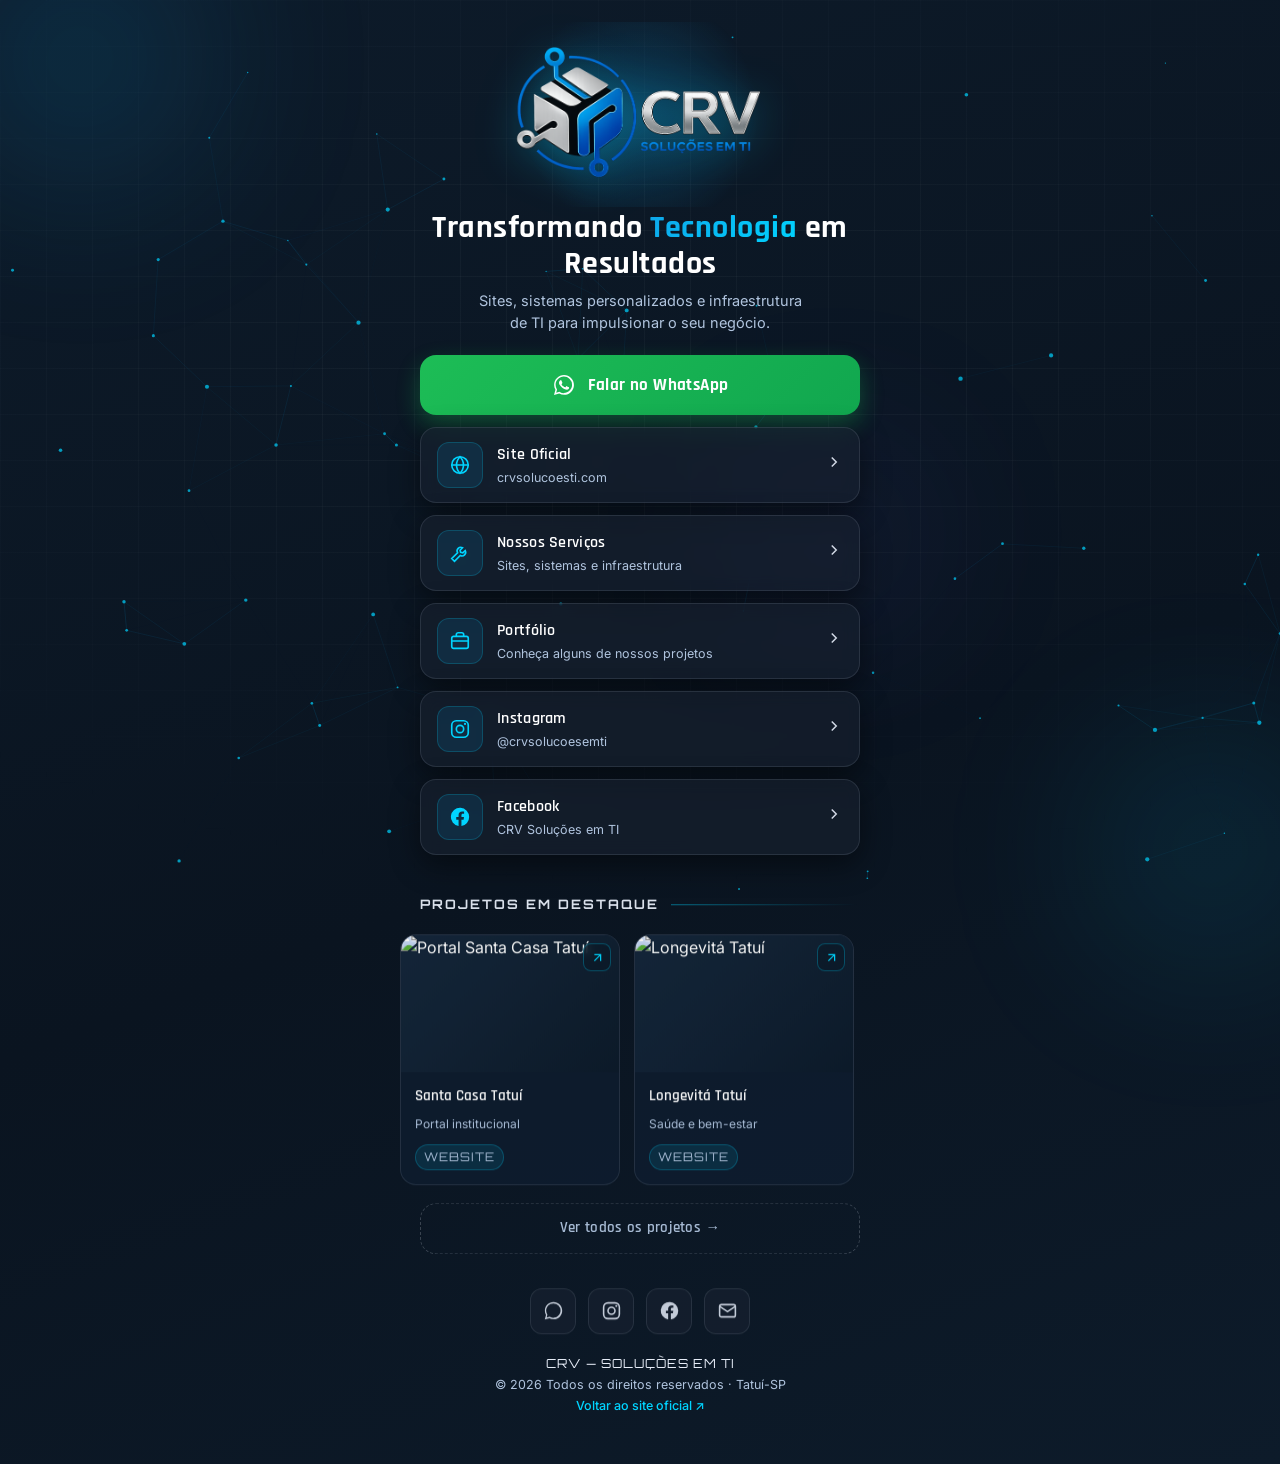
==== bio/index.html @ dee17d80 "update" ====
<!DOCTYPE html>
<html lang="pt-BR">
<head>
  <meta charset="UTF-8" />
  <meta name="viewport" content="width=device-width, initial-scale=1" />
  <title>CRV Soluções em TI — Links Oficiais</title>
  <meta name="description" content="Links oficiais da CRV Soluções em TI. Fale no WhatsApp, conheça nossos serviços, portfólio e redes sociais. Transformando tecnologia em resultados." />
  <meta name="theme-color" content="#0d1b2a" />
  <link rel="canonical" href="https://crvsolucoesti.com/bio/" />
  <meta property="og:url" content="https://crvsolucoesti.com/bio/" />
  <link rel="icon" href="/assets/imagens/logo_oficial_sem_fundo.png" />

  <!-- Open Graph / redes sociais -->
  <meta property="og:type" content="website" />
  <meta property="og:site_name" content="CRV Soluções em TI" />
  <meta property="og:title" content="CRV Soluções em TI — Links Oficiais" />
  <meta property="og:description" content="Fale no WhatsApp, conheça nossos serviços, portfólio e redes sociais. Transformando tecnologia em resultados." />
  <meta property="og:image" content="https://crvsolucoesti.com/assets/imagens/logo_oficial_sem_fundo.png" />
  <meta name="twitter:card" content="summary_large_image" />

  <!-- Google Fonts (padrão CRV) -->
  <link rel="preconnect" href="https://fonts.googleapis.com" />
  <link rel="preconnect" href="https://fonts.gstatic.com" crossorigin />
  <link href="https://fonts.googleapis.com/css2?family=Inter:wght@400;500;600;700&family=Rajdhani:wght@500;600;700&family=Orbitron:wght@500;700&display=swap" rel="stylesheet" />

  <link rel="stylesheet" href="/css/style.css" />

  <!-- Marca JS presente para as animações de entrada + failsafe embutido:
       se o script.js principal não carregar, o conteúdo aparece mesmo assim. -->
  <script>
    document.documentElement.classList.add('js');
    setTimeout(function () {
      if (window.__crvRevelou) return;
      document.querySelectorAll('.reveal, .reveal-scale').forEach(function (el) {
        el.style.opacity = '1';
        el.style.transform = 'none';
      });
    }, 2800);
  </script>
</head>
<body>

  <!-- Fundo animado -->
  <canvas id="bg-canvas" aria-hidden="true"></canvas>
  <div class="orb orb-1" aria-hidden="true"></div>
  <div class="orb orb-2" aria-hidden="true"></div>
  <div class="orb orb-3" aria-hidden="true"></div>

  <main class="wrap">

    <!-- ===== Perfil ===== -->
    <header class="perfil">
      <div class="logo-halo reveal-scale">
        <img
          src="/assets/imagens/logo_oficial_sem_fundo.png"
          alt="CRV Soluções em TI"
          width="232"
        />
      </div>

      <h1 class="titulo reveal">Transformando <span class="grad">Tecnologia</span> em Resultados</h1>
      <p class="subtitulo reveal">Sites, sistemas personalizados e infraestrutura de TI para impulsionar o seu negócio.</p>

    </header>

    <!-- ===== CTA principal ===== -->
    <a class="cta-principal reveal"
       href="https://wa.me/5515997021387?text=Ol%C3%A1%21%20Vim%20pela%20p%C3%A1gina%20de%20links%20da%20CRV%20e%20gostaria%20de%20mais%20informa%C3%A7%C3%B5es."
       target="_blank" rel="noopener" aria-label="Falar no WhatsApp com a CRV Soluções em TI">
      <svg viewBox="0 0 24 24" fill="currentColor" aria-hidden="true"><path d="M12.04 2C6.58 2 2.13 6.45 2.13 11.91c0 1.75.46 3.45 1.32 4.95L2 22l5.25-1.38c1.45.79 3.08 1.21 4.79 1.21h.01c5.46 0 9.91-4.45 9.91-9.91S17.5 2 12.04 2zm0 18.15h-.01c-1.52 0-3.01-.41-4.31-1.18l-.31-.18-3.2.84.85-3.12-.2-.32a8.2 8.2 0 0 1-1.26-4.38c0-4.54 3.7-8.23 8.24-8.23 2.2 0 4.27.86 5.82 2.42a8.18 8.18 0 0 1 2.41 5.82c0 4.54-3.69 8.23-8.23 8.23zm4.52-6.16c-.25-.12-1.47-.72-1.69-.81-.23-.08-.39-.12-.56.13-.16.25-.64.81-.79.97-.14.17-.29.19-.54.06-.25-.12-1.05-.39-1.99-1.23-.74-.66-1.23-1.47-1.38-1.72-.14-.25-.02-.38.11-.51.11-.11.25-.29.37-.43.13-.14.17-.25.25-.41.08-.17.04-.31-.02-.43-.06-.12-.56-1.34-.76-1.84-.2-.48-.4-.42-.56-.43-.14-.01-.31-.01-.48-.01-.17 0-.43.06-.66.31-.23.25-.86.85-.86 2.07 0 1.22.89 2.4 1.01 2.56.12.17 1.75 2.67 4.23 3.74.59.26 1.05.41 1.41.52.59.19 1.13.16 1.56.1.48-.07 1.47-.6 1.68-1.18.21-.58.21-1.07.14-1.18-.06-.1-.22-.16-.47-.28z"/></svg>
      Falar no WhatsApp
    </a>

    <!-- ===== Lista de links ===== -->
    <nav class="links" aria-label="Links da CRV Soluções em TI">

      <!-- Site oficial -->
      <a class="card reveal"
         href="https://crvsolucoesti.com/"
         target="_blank"
         rel="noopener">
        <span class="card-ico" aria-hidden="true">
          <svg viewBox="0 0 24 24" fill="none" stroke="currentColor" stroke-width="1.8">
            <circle cx="12" cy="12" r="9"/>
            <path d="M3 12h18M12 3c2.5 2.5 3.8 6 3.8 9s-1.3 6.5-3.8 9c-2.5-2.5-3.8-6-3.8-9S9.5 5.5 12 3z"/>
          </svg>
        </span>

        <span class="card-txt">
          <b>Site Oficial</b>
          <span>crvsolucoesti.com</span>
        </span>

        <span class="chevron" aria-hidden="true">
          <svg viewBox="0 0 24 24" fill="none" stroke="currentColor" stroke-width="2">
            <path d="M9 6l6 6-6 6"/>
          </svg>
        </span>
      </a>

      <!-- Serviços -->
      <a class="card reveal"
         href="https://crvsolucoesti.com/#servicos"
         target="_blank"
         rel="noopener">
        <span class="card-ico" aria-hidden="true">
          <svg viewBox="0 0 24 24" fill="none" stroke="currentColor" stroke-width="1.8">
            <path d="M14.7 6.3a4 4 0 0 0-5.4 5.4L3 18l3 3 6.3-6.3a4 4 0 0 0 5.4-5.4l-2.6 2.6-2.4-.6-.6-2.4 2.6-2.6z"/>
          </svg>
        </span>

        <span class="card-txt">
          <b>Nossos Serviços</b>
          <span>Sites, sistemas e infraestrutura</span>
        </span>

        <span class="chevron" aria-hidden="true">
          <svg viewBox="0 0 24 24" fill="none" stroke="currentColor" stroke-width="2">
            <path d="M9 6l6 6-6 6"/>
          </svg>
        </span>
      </a>

      <!-- Portfólio da própria página -->
      <a class="card reveal" href="#projetos">
        <span class="card-ico" aria-hidden="true">
          <svg viewBox="0 0 24 24" fill="none" stroke="currentColor" stroke-width="1.8">
            <rect x="3" y="7" width="18" height="13" rx="2"/>
            <path d="M8 7V5a2 2 0 0 1 2-2h4a2 2 0 0 1 2 2v2M3 12h18"/>
          </svg>
        </span>

        <span class="card-txt">
          <b>Portfólio</b>
          <span>Conheça alguns de nossos projetos</span>
        </span>

        <span class="chevron" aria-hidden="true">
          <svg viewBox="0 0 24 24" fill="none" stroke="currentColor" stroke-width="2">
            <path d="M9 6l6 6-6 6"/>
          </svg>
        </span>
      </a>

      <!-- Instagram -->
      <a class="card reveal"
         href="https://instagram.com/crvsolucoesemti"
         target="_blank"
         rel="noopener">
        <span class="card-ico" aria-hidden="true">
          <svg viewBox="0 0 24 24" fill="none" stroke="currentColor" stroke-width="1.8">
            <rect x="3" y="3" width="18" height="18" rx="5"/>
            <circle cx="12" cy="12" r="4"/>
            <circle cx="17.5" cy="6.5" r="1.2" fill="currentColor" stroke="none"/>
          </svg>
        </span>

        <span class="card-txt">
          <b>Instagram</b>
          <span>@crvsolucoesemti</span>
        </span>

        <span class="chevron" aria-hidden="true">
          <svg viewBox="0 0 24 24" fill="none" stroke="currentColor" stroke-width="2">
            <path d="M9 6l6 6-6 6"/>
          </svg>
        </span>
      </a>

      <!-- Facebook -->
      <a class="card reveal"
         href="https://www.facebook.com/people/CRV-Solu%C3%A7%C3%B5es-em-TI/61586548753603/"
         target="_blank"
         rel="noopener">
        <span class="card-ico" aria-hidden="true">
          <svg viewBox="0 0 24 24" fill="currentColor">
            <path d="M22 12a10 10 0 1 0-11.56 9.88v-6.99H7.9V12h2.54V9.8c0-2.5 1.49-3.89 3.78-3.89 1.09 0 2.24.2 2.24.2v2.46h-1.26c-1.24 0-1.63.77-1.63 1.56V12h2.78l-.44 2.89h-2.34v6.99A10 10 0 0 0 22 12z"/>
          </svg>
        </span>

        <span class="card-txt">
          <b>Facebook</b>
          <span>CRV Soluções em TI</span>
        </span>

        <span class="chevron" aria-hidden="true">
          <svg viewBox="0 0 24 24" fill="none" stroke="currentColor" stroke-width="2">
            <path d="M9 6l6 6-6 6"/>
          </svg>
        </span>
      </a>

    </nav>

    <!-- ===== Portfólio em destaque ===== -->
    <div class="secao-titulo reveal" id="projetos">
      <h2>Projetos em destaque</h2>
      <span class="linha"></span>
    </div>

    <div class="portfolio" aria-label="Projetos em destaque da CRV">

      <a class="proj reveal" href="https://santacasatatui.com.br/sct/" target="_blank" rel="noopener">
        <div class="proj-thumb">
          <img src="https://crvsolucoesti.com/assets/imagens/img1.png" alt="Portal Santa Casa Tatuí" loading="lazy" />
          <span class="abrir" aria-hidden="true"><svg viewBox="0 0 24 24" fill="none" stroke="currentColor" stroke-width="2"><path d="M7 17 17 7M7 7h10v10"/></svg></span>
        </div>
        <div class="proj-info"><b>Santa Casa Tatuí</b><span>Portal institucional</span><br><span class="tag">Website</span></div>
      </a>

      <a class="proj reveal" href="https://longevitatatui.com.br/" target="_blank" rel="noopener">
        <div class="proj-thumb">
          <img src="https://crvsolucoesti.com/assets/imagens/img7.png" alt="Longevitá Tatuí" loading="lazy" />
          <span class="abrir" aria-hidden="true"><svg viewBox="0 0 24 24" fill="none" stroke="currentColor" stroke-width="2"><path d="M7 17 17 7M7 7h10v10"/></svg></span>
        </div>
        <div class="proj-info"><b>Longevitá Tatuí</b><span>Saúde e bem-estar</span><br><span class="tag">Website</span></div>
      </a>

      <a class="proj reveal" href="https://clinicaishizava.com/" target="_blank" rel="noopener">
        <div class="proj-thumb">
          <img src="https://crvsolucoesti.com/assets/imagens/img3.png" alt="Clínica Ishizava" loading="lazy" />
          <span class="abrir" aria-hidden="true"><svg viewBox="0 0 24 24" fill="none" stroke="currentColor" stroke-width="2"><path d="M7 17 17 7M7 7h10v10"/></svg></span>
        </div>
        <div class="proj-info"><b>Clínica Ishizava</b><span>Site institucional</span><br><span class="tag">Website</span></div>
      </a>

      <a class="proj reveal" href="https://www.discprofpaulorocha.com/" target="_blank" rel="noopener">
        <div class="proj-thumb">
          <img src="https://crvsolucoesti.com/assets/imagens/img2.png" alt="DISC Professor Paulo Rocha" loading="lazy" />
          <span class="abrir" aria-hidden="true"><svg viewBox="0 0 24 24" fill="none" stroke="currentColor" stroke-width="2"><path d="M7 17 17 7M7 7h10v10"/></svg></span>
        </div>
        <div class="proj-info"><b>Prof. Paulo Rocha</b><span>Currículo + Teste DISC</span><br><span class="tag">Sistema</span></div>
      </a>

      <a class="proj reveal" href="https://dashboard.discprofpaulorocha.com/" target="_blank" rel="noopener">
        <div class="proj-thumb">
          <img src="https://crvsolucoesti.com/assets/imagens/img6.png" alt="Dashboard DISC" loading="lazy" />
          <span class="abrir" aria-hidden="true"><svg viewBox="0 0 24 24" fill="none" stroke="currentColor" stroke-width="2"><path d="M7 17 17 7M7 7h10v10"/></svg></span>
        </div>
        <div class="proj-info"><b>Dashboard DISC</b><span>Painel de gestão de RH</span><br><span class="tag">Sistema</span></div>
      </a>

      <a class="proj reveal" href="https://sistema-clube-campo-tatui.onrender.com/" target="_blank" rel="noopener">
        <div class="proj-thumb">
          <img src="https://crvsolucoesti.com/assets/imagens/img5.png" alt="Clube de Campo Tatuí" loading="lazy" />
          <span class="abrir" aria-hidden="true"><svg viewBox="0 0 24 24" fill="none" stroke="currentColor" stroke-width="2"><path d="M7 17 17 7M7 7h10v10"/></svg></span>
        </div>
        <div class="proj-info"><b>Clube de Campo</b><span>Sistema de gestão</span><br><span class="tag">Sistema</span></div>
      </a>

    </div>

    <a class="ver-todos reveal" href="https://crvsolucoesti.com/#projetos" target="_blank" rel="noopener">Ver todos os projetos →</a>

    <!-- ===== Rodapé ===== -->
    <footer>
      <div class="sociais reveal">
        <a class="social" href="https://wa.me/5515997021387" target="_blank" rel="noopener" aria-label="WhatsApp">
          <svg viewBox="0 0 24 24" fill="currentColor" aria-hidden="true"><path d="M12.04 2C6.58 2 2.13 6.45 2.13 11.91c0 1.75.46 3.45 1.32 4.95L2 22l5.25-1.38c1.45.79 3.08 1.21 4.79 1.21h.01c5.46 0 9.91-4.45 9.91-9.91S17.5 2 12.04 2zm0 18.15c-1.52 0-3.01-.41-4.32-1.18l-.31-.18-3.2.84.85-3.12-.2-.32a8.2 8.2 0 0 1-1.26-4.38c0-4.54 3.7-8.23 8.24-8.23a8.2 8.2 0 0 1 8.23 8.24c0 4.54-3.69 8.23-8.23 8.23z"/></svg>
        </a>
        <a class="social" href="https://instagram.com/crvsolucoesemti" target="_blank" rel="noopener" aria-label="Instagram">
          <svg viewBox="0 0 24 24" fill="none" stroke="currentColor" stroke-width="1.8" aria-hidden="true"><rect x="3" y="3" width="18" height="18" rx="5"/><circle cx="12" cy="12" r="4"/><circle cx="17.5" cy="6.5" r="1.2" fill="currentColor" stroke="none"/></svg>
        </a>
        <a class="social" href="https://www.facebook.com/people/CRV-Solu%C3%A7%C3%B5es-em-TI/61586548753603/" target="_blank" rel="noopener" aria-label="Facebook">
          <svg viewBox="0 0 24 24" fill="currentColor" aria-hidden="true"><path d="M22 12a10 10 0 1 0-11.56 9.88v-6.99H7.9V12h2.54V9.8c0-2.5 1.49-3.89 3.78-3.89 1.09 0 2.24.2 2.24.2v2.46h-1.26c-1.24 0-1.63.77-1.63 1.56V12h2.78l-.44 2.89h-2.34v6.99A10 10 0 0 0 22 12z"/></svg>
        </a>
        <a class="social" href="mailto:crv.solucoesti@gmail.com" aria-label="E-mail">
          <svg viewBox="0 0 24 24" fill="none" stroke="currentColor" stroke-width="1.8" aria-hidden="true"><rect x="3" y="5" width="18" height="14" rx="2"/><path d="m3 7 9 6 9-6"/></svg>
        </a>
      </div>
      <p class="copy">
        <span class="marca">CRV — SOLUÇÕES EM TI</span><br>
        © <span id="ano">2026</span> Todos os direitos reservados · Tatuí-SP<br>
        <a href="https://crvsolucoesti.com/" target="_blank" rel="noopener">Voltar ao site oficial ↗</a>
      </p>
    </footer>

  </main>

  <!-- Bibliotecas: GSAP + ScrollMagic (padrão solicitado) -->
  <script src="https://cdnjs.cloudflare.com/ajax/libs/gsap/3.12.5/gsap.min.js"></script>
  <script src="https://cdnjs.cloudflare.com/ajax/libs/ScrollMagic/2.0.8/ScrollMagic.min.js"></script>
  <script src="/js/script.js"></script>
</body>
</html>
---- css/style.css ----
/* =========================================================
   CRV Soluções em TI — Página /bio (link-in-bio)
   Padrão de design CRV: navy tech + azul/ciano neon + prata
   ========================================================= */

:root {
  /* Paleta oficial CRV */
  --primaria: #0ea5e9;
  --secundaria: #00d4ff;
  --fundo-escuro: #0d1b2a;
  --fundo-medio: #101f31;
  --fundo-claro: #1a2332;
  --texto: #ffffff;
  --texto-secundario: #b0c4de;
  --prata: #cfd6e3;
  --prata-forte: #e6ecf7;
  --verde: #22c55e;

  --gradiente-azul: linear-gradient(135deg, #0ea5e9 0%, #00d4ff 100%);
  --gradiente-escuro: linear-gradient(160deg, #0d1b2a 0%, #0a1420 55%, #0d1b2a 100%);
  --neon-azul: 0 0 12px rgba(14, 165, 233, .45), 0 0 28px rgba(0, 212, 255, .22);
  --sombra-card: 0 10px 30px rgba(0, 0, 0, .45);
  --borda-suave: 1px solid rgba(207, 214, 227, .12);

  --font-heading: 'Rajdhani', sans-serif;
  --font-body: 'Inter', sans-serif;
  --font-accent: 'Orbitron', sans-serif;

  --trans: .3s cubic-bezier(.4, 0, .2, 1);
  --raio: 16px;
  --largura: 480px;
}

* { margin: 0; padding: 0; box-sizing: border-box; }

html { scroll-behavior: smooth; -webkit-text-size-adjust: 100%; }

body {
  font-family: var(--font-body);
  background: var(--gradiente-escuro);
  color: var(--texto);
  min-height: 100vh;
  line-height: 1.55;
  overflow-x: hidden;
  position: relative;
  -webkit-font-smoothing: antialiased;
  text-rendering: optimizeLegibility;
}

a { color: inherit; text-decoration: none; }
img { max-width: 100%; display: block; }
:focus-visible { outline: 2px solid var(--secundaria); outline-offset: 3px; border-radius: 6px; }

/* ---------- Fundo animado ---------- */
#bg-canvas {
  position: fixed;
  inset: 0;
  width: 100%;
  height: 100%;
  z-index: 0;
  pointer-events: none;
}

/* Orbes de brilho (glow) */
.orb {
  position: fixed;
  border-radius: 50%;
  filter: blur(90px);
  opacity: .5;
  z-index: 0;
  pointer-events: none;
  will-change: transform;
}
.orb-1 { width: 340px; height: 340px; background: radial-gradient(circle, rgba(14,165,233,.55), transparent 70%); top: -110px; left: -90px; }
.orb-2 { width: 300px; height: 300px; background: radial-gradient(circle, rgba(0,212,255,.42), transparent 70%); bottom: -100px; right: -80px; }
.orb-3 { width: 260px; height: 260px; background: radial-gradient(circle, rgba(120,90,255,.30), transparent 70%); top: 45%; left: 55%; }

/* Grade sutil sobre o fundo */
body::before {
  content: "";
  position: fixed;
  inset: 0;
  background-image:
    linear-gradient(rgba(207,214,227,.04) 1px, transparent 1px),
    linear-gradient(90deg, rgba(207,214,227,.04) 1px, transparent 1px);
  background-size: 46px 46px;
  mask-image: radial-gradient(ellipse 80% 60% at 50% 40%, #000 30%, transparent 100%);
  z-index: 0;
  pointer-events: none;
}

/* ---------- Layout ---------- */
.wrap {
  position: relative;
  z-index: 2;
  max-width: var(--largura);
  margin: 0 auto;
  padding: 40px 20px 48px;
  display: flex;
  flex-direction: column;
  align-items: center;
}

/* ---------- Perfil / cabeçalho ---------- */
.perfil { text-align: center; width: 100%; }

.logo-halo {
  position: relative;
  display: inline-block;
  padding: 6px 14px;
  margin-bottom: 14px;
}
.logo-halo::after {
  content: "";
  position: absolute;
  inset: -18px;
  background: radial-gradient(circle, rgba(14,165,233,.28), transparent 65%);
  z-index: -1;
  animation: pulseHalo 4s ease-in-out infinite;
}
.logo-halo img {
  width: 232px;
  max-width: 68vw;
  filter: drop-shadow(0 6px 22px rgba(0,212,255,.35));
}
@keyframes pulseHalo {
  0%, 100% { opacity: .7; transform: scale(1); }
  50% { opacity: 1; transform: scale(1.08); }
}

.badge-online {
  display: inline-flex;
  align-items: center;
  gap: 7px;
  font-family: var(--font-accent);
  font-size: 10.5px;
  letter-spacing: 1.5px;
  text-transform: uppercase;
  color: var(--prata);
  background: rgba(34, 197, 94, .08);
  border: 1px solid rgba(34, 197, 94, .3);
  padding: 5px 12px;
  border-radius: 40px;
  margin-bottom: 16px;
}
.dot {
  width: 8px; height: 8px; border-radius: 50%;
  background: var(--verde);
  box-shadow: 0 0 0 0 rgba(34,197,94,.6);
  animation: ping 1.8s infinite;
}
@keyframes ping {
  0% { box-shadow: 0 0 0 0 rgba(34,197,94,.55); }
  70% { box-shadow: 0 0 0 8px rgba(34,197,94,0); }
  100% { box-shadow: 0 0 0 0 rgba(34,197,94,0); }
}

.titulo {
  font-family: var(--font-heading);
  font-weight: 700;
  font-size: clamp(1.5rem, 6vw, 2rem);
  line-height: 1.12;
  letter-spacing: .5px;
  margin-bottom: 8px;
}
.titulo .grad {
  background: var(--gradiente-azul);
  -webkit-background-clip: text;
  background-clip: text;
  -webkit-text-fill-color: transparent;
}

.subtitulo {
  color: var(--texto-secundario);
  font-size: 14.5px;
  max-width: 340px;
  margin: 0 auto 20px;
}

/* Chips de estatística */
.stats {
  display: flex;
  justify-content: center;
  gap: 10px;
  flex-wrap: wrap;
  margin-bottom: 26px;
}
.stat {
  background: rgba(26, 35, 50, .55);
  border: var(--borda-suave);
  border-radius: 12px;
  padding: 9px 14px;
  min-width: 84px;
  backdrop-filter: blur(6px);
}
.stat b {
  display: block;
  font-family: var(--font-heading);
  font-weight: 700;
  font-size: 20px;
  background: var(--gradiente-azul);
  -webkit-background-clip: text; background-clip: text;
  -webkit-text-fill-color: transparent;
  line-height: 1;
}
.stat span {
  font-size: 10.5px;
  color: var(--texto-secundario);
  text-transform: uppercase;
  letter-spacing: .6px;
}

/* ---------- Botão principal (WhatsApp) ---------- */
.cta-principal {
  position: relative;
  width: 100%;
  display: flex;
  align-items: center;
  justify-content: center;
  gap: 12px;
  padding: 17px 20px;
  border-radius: var(--raio);
  background: linear-gradient(135deg, #1ebe57, #12a850);
  color: #fff;
  font-family: var(--font-heading);
  font-weight: 700;
  font-size: 17px;
  letter-spacing: .4px;
  box-shadow: 0 10px 26px rgba(30, 190, 87, .35);
  overflow: hidden;
  transition: transform var(--trans), box-shadow var(--trans);
  margin-bottom: 12px;
}
.cta-principal svg { width: 24px; height: 24px; flex-shrink: 0; }
.cta-principal::before {
  content: "";
  position: absolute;
  top: 0; left: -120%;
  width: 70%; height: 100%;
  background: linear-gradient(100deg, transparent, rgba(255,255,255,.35), transparent);
  transform: skewX(-20deg);
  animation: brilho 3.6s infinite;
}
@keyframes brilho {
  0% { left: -120%; }
  55%, 100% { left: 140%; }
}
.cta-principal:hover { transform: translateY(-3px); box-shadow: 0 16px 34px rgba(30,190,87,.5); }

/* ---------- Lista de links ---------- */
.links {
  width: 100%;
  display: flex;
  flex-direction: column;
  gap: 12px;
  margin-bottom: 8px;
}

.card {
  position: relative;
  display: flex;
  align-items: center;
  gap: 14px;
  padding: 14px 16px;
  border-radius: var(--raio);
  background: rgba(26, 35, 50, .55);
  border: var(--borda-suave);
  backdrop-filter: blur(8px);
  box-shadow: var(--sombra-card);
  transition: transform var(--trans), border-color var(--trans), background var(--trans), box-shadow var(--trans);
  overflow: hidden;
}
.card::after {
  content: "";
  position: absolute;
  inset: 0;
  background: var(--gradiente-azul);
  opacity: 0;
  transition: opacity var(--trans);
  z-index: 0;
}
.card > * { position: relative; z-index: 1; }
.card:hover {
  transform: translateY(-2px);
  border-color: rgba(0, 212, 255, .55);
  box-shadow: var(--sombra-card), var(--neon-azul);
}
.card:hover .card-ico {
  background: var(--gradiente-azul);
  color: #05121f;
  box-shadow: var(--neon-azul);
}
.card:hover .chevron { transform: translateX(4px); color: var(--secundaria); }

.card-ico {
  flex-shrink: 0;
  width: 46px; height: 46px;
  border-radius: 12px;
  display: grid;
  place-items: center;
  background: rgba(14, 165, 233, .12);
  color: var(--secundaria);
  border: 1px solid rgba(0, 212, 255, .2);
  transition: background var(--trans), color var(--trans), box-shadow var(--trans);
}
.card-ico svg { width: 22px; height: 22px; }

.card-txt { flex: 1; min-width: 0; }
.card-txt b {
  display: block;
  font-family: var(--font-heading);
  font-weight: 600;
  font-size: 16px;
  letter-spacing: .3px;
}
.card-txt span {
  display: block;
  font-size: 12.5px;
  color: var(--texto-secundario);
  white-space: nowrap; overflow: hidden; text-overflow: ellipsis;
}
.chevron { flex-shrink: 0; color: var(--prata); transition: transform var(--trans), color var(--trans); }
.chevron svg { width: 18px; height: 18px; }

/* ---------- Seção Portfólio ---------- */
.secao-titulo {
  width: 100%;
  display: flex;
  align-items: center;
  gap: 12px;
  margin: 30px 0 16px;
}
.secao-titulo h2 {
  font-family: var(--font-accent);
  font-size: 13px;
  letter-spacing: 2px;
  text-transform: uppercase;
  color: var(--prata-forte);
  white-space: nowrap;
}
.secao-titulo .linha {
  flex: 1;
  height: 1px;
  background: linear-gradient(90deg, rgba(0,212,255,.5), transparent);
}

.portfolio {
  width: calc(100% + 40px);
  margin: 0 -20px;
  display: flex;
  gap: 14px;
  overflow-x: auto;
  padding: 4px 20px 14px;
  scroll-snap-type: x mandatory;
  -webkit-overflow-scrolling: touch;
  scrollbar-width: thin;
  scrollbar-color: rgba(0,212,255,.4) transparent;
}
.portfolio::-webkit-scrollbar { height: 6px; }
.portfolio::-webkit-scrollbar-thumb { background: rgba(0,212,255,.35); border-radius: 6px; }

.proj {
  flex: 0 0 auto;
  width: 220px;
  scroll-snap-align: start;
  background: rgba(16, 31, 49, .8);
  border: var(--borda-suave);
  border-radius: var(--raio);
  overflow: hidden;
  transition: transform var(--trans), border-color var(--trans), box-shadow var(--trans);
}
.proj:hover {
  transform: translateY(-4px);
  border-color: rgba(0,212,255,.5);
  box-shadow: var(--neon-azul);
}
.proj-thumb {
  position: relative;
  aspect-ratio: 16 / 10;
  background: linear-gradient(135deg, #16273c, #0d1b2a);
  overflow: hidden;
}
.proj-thumb img { width: 100%; height: 100%; object-fit: cover; transition: transform .5s ease; }
.proj:hover .proj-thumb img { transform: scale(1.06); }
.proj-thumb .abrir {
  position: absolute;
  top: 8px; right: 8px;
  width: 28px; height: 28px;
  display: grid; place-items: center;
  background: rgba(13,27,42,.75);
  border: 1px solid rgba(0,212,255,.3);
  border-radius: 8px;
  color: var(--secundaria);
  backdrop-filter: blur(4px);
}
.proj-thumb .abrir svg { width: 15px; height: 15px; }
.proj-info { padding: 12px 14px 14px; }
.proj-info b {
  font-family: var(--font-heading);
  font-weight: 600;
  font-size: 15px;
  display: block;
  margin-bottom: 3px;
}
.proj-info span { font-size: 12px; color: var(--texto-secundario); }
.tag {
  display: inline-block;
  margin-top: 9px;
  font-family: var(--font-accent);
  font-size: 9px;
  letter-spacing: 1px;
  text-transform: uppercase;
  color: var(--secundaria);
  background: rgba(0,212,255,.1);
  border: 1px solid rgba(0,212,255,.25);
  padding: 3px 8px;
  border-radius: 20px;
}

.ver-todos {
  width: 100%;
  text-align: center;
  padding: 13px;
  margin-top: 4px;
  border: 1px dashed rgba(207,214,227,.25);
  border-radius: var(--raio);
  color: var(--texto-secundario);
  font-family: var(--font-heading);
  font-weight: 600;
  font-size: 14.5px;
  letter-spacing: .3px;
  transition: color var(--trans), border-color var(--trans), background var(--trans);
}
.ver-todos:hover { color: var(--secundaria); border-color: rgba(0,212,255,.5); background: rgba(0,212,255,.05); }

/* ---------- Rodapé ---------- */
footer {
  width: 100%;
  text-align: center;
  margin-top: 34px;
}
.sociais {
  display: flex;
  justify-content: center;
  gap: 12px;
  margin-bottom: 20px;
}
.social {
  width: 46px; height: 46px;
  display: grid; place-items: center;
  border-radius: 12px;
  background: rgba(26, 35, 50, .6);
  border: var(--borda-suave);
  color: var(--prata);
  transition: transform var(--trans), color var(--trans), border-color var(--trans), box-shadow var(--trans);
}
.social svg { width: 21px; height: 21px; }
.social:hover { transform: translateY(-3px); color: var(--secundaria); border-color: rgba(0,212,255,.5); box-shadow: var(--neon-azul); }

.copy { font-size: 12.5px; color: var(--texto-secundario); line-height: 1.7; }
.copy .marca {
  font-family: var(--font-accent);
  color: var(--prata-forte);
  letter-spacing: 1px;
}
.copy a { color: var(--secundaria); font-weight: 500; }
.copy a:hover { text-decoration: underline; }

/* ---------- Animação de entrada (revelação) ---------- */
.js .reveal { opacity: 0; transform: translateY(24px); }
.js .reveal-scale { opacity: 0; transform: scale(.94); }

/* ---------- Acessibilidade / performance ---------- */
.sr-only {
  position: absolute; width: 1px; height: 1px;
  padding: 0; margin: -1px; overflow: hidden;
  clip: rect(0,0,0,0); white-space: nowrap; border: 0;
}

@media (prefers-reduced-motion: reduce) {
  * { animation: none !important; transition: none !important; scroll-behavior: auto !important; }
  .js .reveal, .js .reveal-scale { opacity: 1 !important; transform: none !important; }
}

/* ---------- Responsivo ---------- */
@media (max-width: 380px) {
  .wrap { padding: 30px 16px 40px; }
  .stat { min-width: 76px; padding: 8px 10px; }
  .card { padding: 13px 13px; gap: 12px; }
  .card-ico { width: 42px; height: 42px; }
}
@media (min-width: 560px) {
  .logo-halo img { width: 256px; }
}
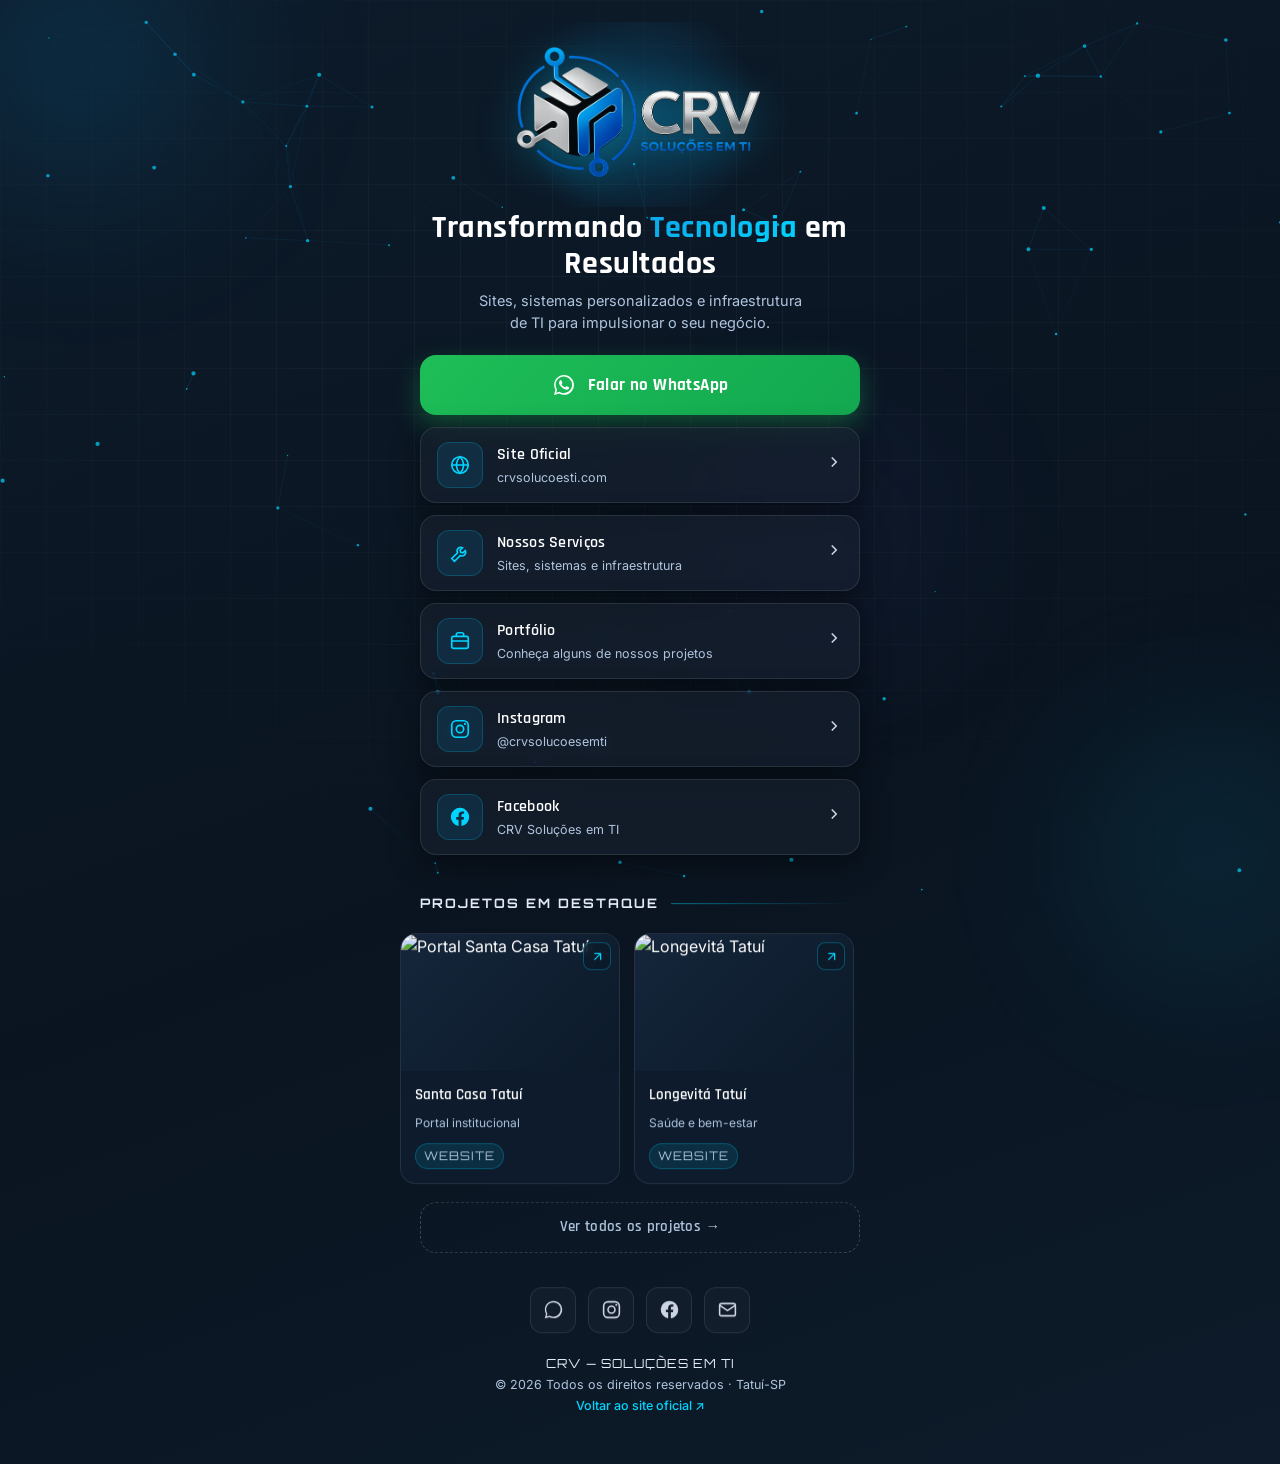
==== commit 51018354: "up" ====
--- a/bio/index.html
+++ b/bio/index.html
@@ -8,7 +8,7 @@
   <meta name="theme-color" content="#0d1b2a" />
   <link rel="canonical" href="https://crvsolucoesti.com/bio/" />
   <meta property="og:url" content="https://crvsolucoesti.com/bio/" />
-  <link rel="icon" href="/assets/imagens/logo_oficial_sem_fundo.png" />
+  <link rel="icon" href="/assets/imagens/favicon.ico" />
 
   <!-- Open Graph / redes sociais -->
   <meta property="og:type" content="website" />
